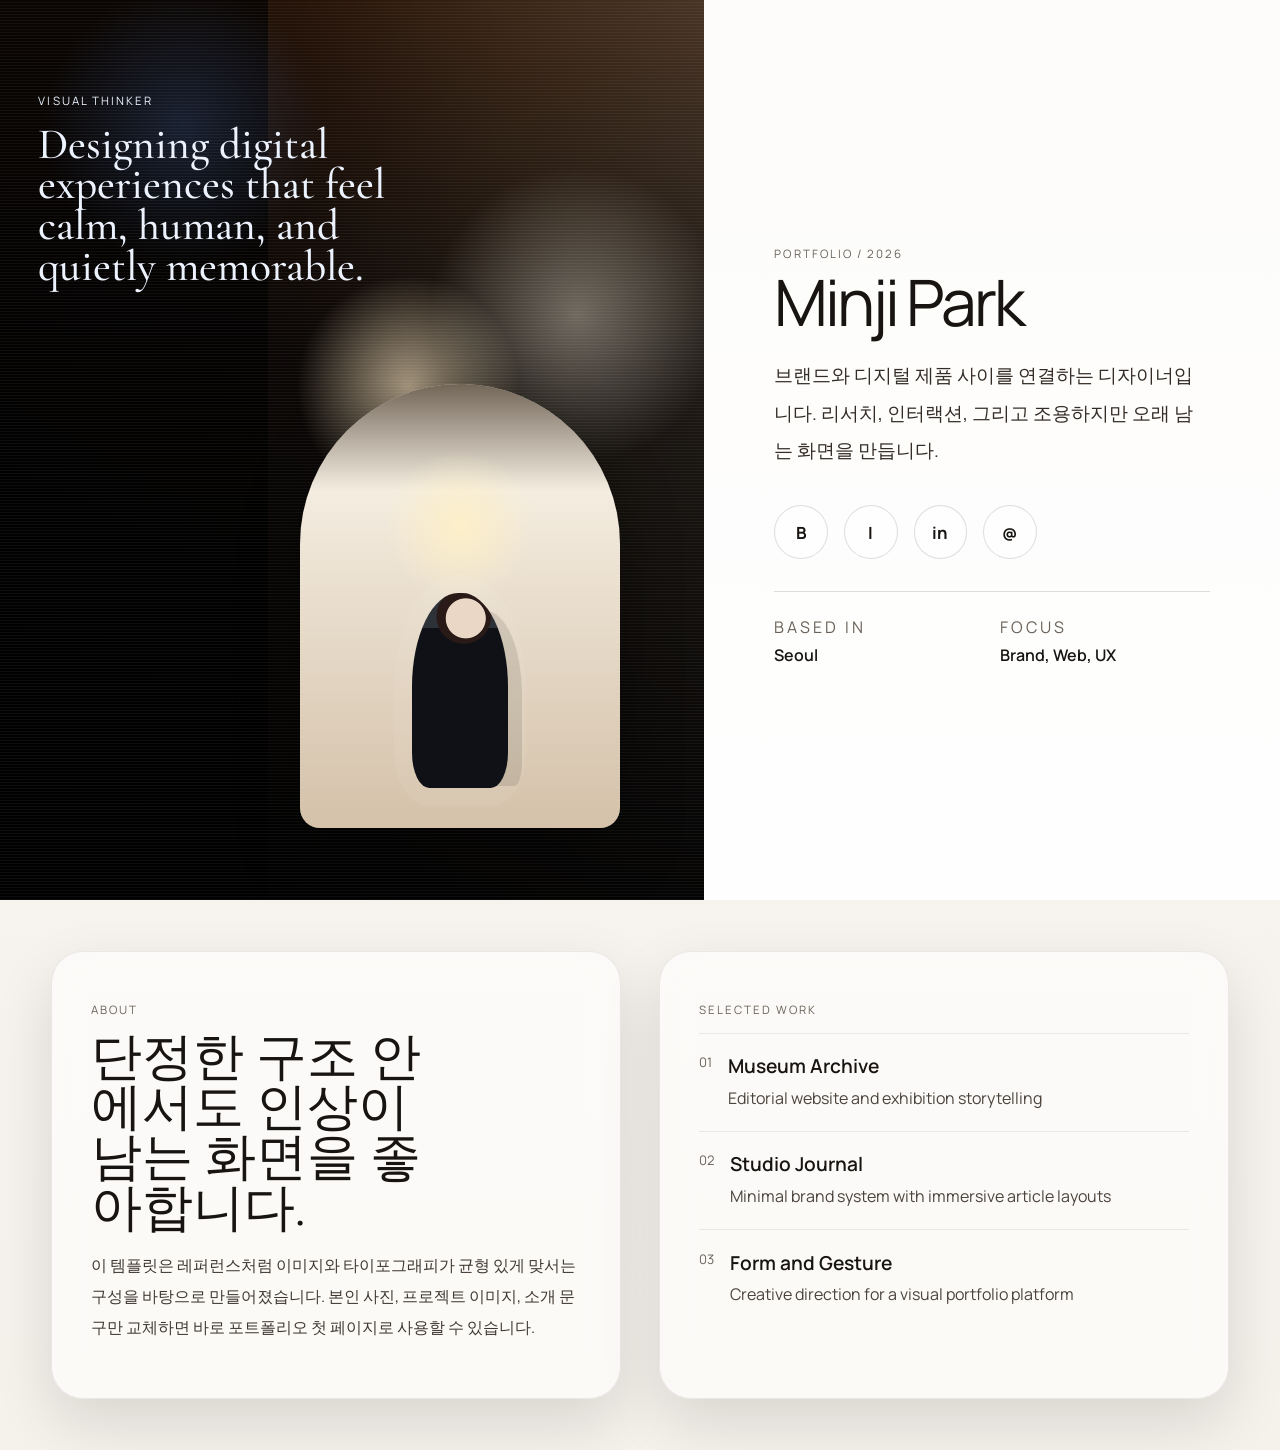
==== index.html @ 0d5c0165 "first commit" ====
<!DOCTYPE html>
<html lang="ko">
  <head>
    <meta charset="UTF-8" />
    <meta name="viewport" content="width=device-width, initial-scale=1.0" />
    <title>Editorial Portfolio</title>
    <meta
      name="description"
      content="A minimalist editorial-style portfolio landing page inspired by a split-screen presentation layout."
    />
    <link rel="preconnect" href="https://fonts.googleapis.com" />
    <link rel="preconnect" href="https://fonts.gstatic.com" crossorigin />
    <link
      href="https://fonts.googleapis.com/css2?family=Manrope:wght@300;400;500;600;700&family=Cormorant+Garamond:wght@400;500;600&display=swap"
      rel="stylesheet"
    />
    <link rel="stylesheet" href="./styles.css" />
  </head>
  <body>
    <div class="page-shell">
      <main>
        <section class="hero" id="top">
          <div class="hero-media">
            <div class="media-overlay"></div>
            <div class="media-copy">
              <p class="eyebrow">Visual thinker</p>
              <p class="quote">
                Designing digital experiences that feel calm, human, and quietly memorable.
              </p>
            </div>
            <div class="stage-card" aria-hidden="true">
              <div class="stage-glow"></div>
              <div class="stage-figure"></div>
            </div>
          </div>

          <div class="hero-panel">
            <div class="panel-inner">
              <p class="kicker">Portfolio / 2026</p>
              <h1>Minji Park</h1>
              <p class="intro">
                브랜드와 디지털 제품 사이를 연결하는 디자이너입니다. 리서치,
                인터랙션, 그리고 조용하지만 오래 남는 화면을 만듭니다.
              </p>

              <nav class="social-links" aria-label="Social links">
                <a href="#" aria-label="Behance">
                  <span>B</span>
                </a>
                <a href="#" aria-label="Instagram">
                  <span>I</span>
                </a>
                <a href="#" aria-label="LinkedIn">
                  <span>in</span>
                </a>
                <a href="mailto:hello@example.com" aria-label="Email">
                  <span>@</span>
                </a>
              </nav>

              <div class="mini-facts">
                <div>
                  <span class="label">Based in</span>
                  <strong>Seoul</strong>
                </div>
                <div>
                  <span class="label">Focus</span>
                  <strong>Brand, Web, UX</strong>
                </div>
              </div>
            </div>
          </div>
        </section>

        <section class="content-grid">
          <article class="text-block">
            <p class="section-label">About</p>
            <h2>단정한 구조 안에서도 인상이 남는 화면을 좋아합니다.</h2>
            <p>
              이 템플릿은 레퍼런스처럼 이미지와 타이포그래피가 균형 있게 맞서는
              구성을 바탕으로 만들어졌습니다. 본인 사진, 프로젝트 이미지, 소개
              문구만 교체하면 바로 포트폴리오 첫 페이지로 사용할 수 있습니다.
            </p>
          </article>

          <article class="projects-card">
            <p class="section-label">Selected work</p>
            <div class="project-item">
              <span>01</span>
              <div>
                <h3>Museum Archive</h3>
                <p>Editorial website and exhibition storytelling</p>
              </div>
            </div>
            <div class="project-item">
              <span>02</span>
              <div>
                <h3>Studio Journal</h3>
                <p>Minimal brand system with immersive article layouts</p>
              </div>
            </div>
            <div class="project-item">
              <span>03</span>
              <div>
                <h3>Form and Gesture</h3>
                <p>Creative direction for a visual portfolio platform</p>
              </div>
            </div>
          </article>
        </section>
      </main>
    </div>
  </body>
</html>
---- styles.css ----
:root {
  --bg: #f5f1eb;
  --panel: rgba(252, 249, 244, 0.88);
  --text: #171411;
  --muted: #6a6259;
  --line: rgba(23, 20, 17, 0.14);
  --shadow: 0 24px 60px rgba(18, 14, 10, 0.12);
}

* {
  box-sizing: border-box;
}

html {
  scroll-behavior: smooth;
}

body {
  margin: 0;
  min-height: 100vh;
  font-family: "Manrope", sans-serif;
  color: var(--text);
  background:
    radial-gradient(circle at top left, rgba(166, 126, 88, 0.12), transparent 28%),
    linear-gradient(180deg, #f8f4ef 0%, var(--bg) 100%);
}

body::before {
  content: "";
  position: fixed;
  inset: 0;
  pointer-events: none;
  opacity: 0.35;
  background-image:
    linear-gradient(rgba(255, 255, 255, 0.18) 1px, transparent 1px),
    linear-gradient(90deg, rgba(255, 255, 255, 0.12) 1px, transparent 1px);
  background-size: 100% 100%, 48px 48px;
  mix-blend-mode: soft-light;
}

.page-shell {
  position: relative;
}

.hero {
  min-height: 100vh;
  display: grid;
  grid-template-columns: 1.1fr 0.9fr;
}

.hero-media {
  position: relative;
  overflow: hidden;
  background:
    radial-gradient(circle at 58% 43%, rgba(255, 232, 194, 0.92), rgba(255, 232, 194, 0) 17%),
    linear-gradient(180deg, rgba(46, 22, 8, 0.8) 0%, rgba(14, 9, 7, 0.86) 38%, rgba(5, 4, 4, 0.98) 100%),
    linear-gradient(90deg, #040404 0%, #18100c 42%, #9a825d 73%, #e5d0ad 100%);
}

.hero-media::before {
  content: "";
  position: absolute;
  inset: 0;
  background:
    linear-gradient(90deg, rgba(0, 0, 0, 0.72) 0 38%, rgba(0, 0, 0, 0.08) 38% 100%),
    linear-gradient(180deg, rgba(0, 0, 0, 0.06), rgba(0, 0, 0, 0.48));
}

.hero-media::after {
  content: "";
  position: absolute;
  inset: 0;
  opacity: 0.16;
  background-image:
    repeating-linear-gradient(
      0deg,
      rgba(255, 255, 255, 0.3) 0,
      rgba(255, 255, 255, 0.3) 1px,
      transparent 1px,
      transparent 3px
    );
}

.media-overlay {
  position: absolute;
  inset: 0;
  background:
    radial-gradient(circle at 82% 35%, rgba(255, 249, 232, 0.36), transparent 18%),
    radial-gradient(circle at 26% 14%, rgba(95, 153, 255, 0.18), transparent 15%);
}

.media-copy {
  position: absolute;
  top: 9vh;
  left: clamp(1.5rem, 3vw, 3rem);
  z-index: 2;
  max-width: min(26rem, 32vw);
  color: #ecf3ff;
}

.eyebrow,
.kicker,
.section-label,
.label {
  letter-spacing: 0.18em;
  text-transform: uppercase;
}

.eyebrow,
.kicker,
.section-label {
  font-size: 0.72rem;
}

.quote {
  margin: 1rem 0 0;
  font-family: "Cormorant Garamond", serif;
  font-size: clamp(2rem, 3.4vw, 4rem);
  line-height: 0.94;
  font-weight: 500;
  text-wrap: balance;
}

.stage-card {
  position: absolute;
  right: 12%;
  bottom: 8%;
  width: min(26vw, 20rem);
  aspect-ratio: 0.72;
  border-radius: 14rem 14rem 1.75rem 1.75rem;
  background:
    linear-gradient(180deg, rgba(255, 251, 242, 0.92), rgba(215, 192, 159, 0.65)),
    #fff;
  box-shadow: 0 24px 60px rgba(0, 0, 0, 0.35);
  overflow: hidden;
  z-index: 2;
  animation: rise 1.2s ease-out both;
}

.stage-glow {
  position: absolute;
  inset: 0;
  background:
    radial-gradient(circle at 50% 32%, rgba(255, 241, 197, 0.85), transparent 22%),
    linear-gradient(180deg, rgba(47, 30, 13, 0.68), rgba(255, 255, 255, 0) 24%),
    linear-gradient(180deg, rgba(255, 255, 255, 0), rgba(109, 70, 30, 0.14));
}

.stage-figure {
  position: absolute;
  left: 50%;
  bottom: 9%;
  width: 30%;
  height: 44%;
  transform: translateX(-50%);
  border-radius: 48% 48% 18% 18%;
  background:
    radial-gradient(circle at 56% 13%, #ead7c6 0 11%, transparent 11.5%),
    radial-gradient(circle at 54% 12%, #2a1a17 0 15%, transparent 15.5%),
    linear-gradient(180deg, #2d3138 0 18%, #0f1116 18% 100%);
  box-shadow:
    0 0 0 18px rgba(255, 255, 255, 0.05),
    24px 8px 0 -10px rgba(20, 16, 13, 0.12);
}

.hero-panel {
  display: flex;
  align-items: center;
  justify-content: center;
  padding: clamp(2rem, 4vw, 4rem);
  background:
    linear-gradient(180deg, rgba(255, 255, 255, 0.78), rgba(255, 255, 255, 0.96)),
    var(--bg);
}

.panel-inner {
  width: min(33rem, 100%);
  padding: clamp(1rem, 1.5vw, 1.5rem);
  animation: fadeUp 1s ease-out both;
}

.kicker,
.section-label,
.label {
  color: var(--muted);
}

h1 {
  margin: 0.65rem 0 1.5rem;
  font-size: clamp(3.2rem, 5vw, 5.4rem);
  line-height: 0.95;
  font-weight: 400;
  letter-spacing: -0.05em;
}

.intro {
  margin: 0;
  max-width: 28rem;
  font-size: clamp(1.08rem, 1.5vw, 1.35rem);
  line-height: 1.95;
  color: #342d27;
}

.social-links {
  display: flex;
  gap: 1rem;
  margin: 2.25rem 0 2rem;
}

.social-links a {
  width: 3.35rem;
  height: 3.35rem;
  display: inline-flex;
  align-items: center;
  justify-content: center;
  border: 1px solid var(--line);
  border-radius: 999px;
  color: var(--text);
  text-decoration: none;
  background: rgba(255, 255, 255, 0.66);
  transition:
    transform 180ms ease,
    border-color 180ms ease,
    background 180ms ease;
}

.social-links a:hover,
.social-links a:focus-visible {
  transform: translateY(-3px);
  border-color: rgba(23, 20, 17, 0.4);
  background: #ffffff;
}

.social-links span {
  font-size: 1.05rem;
  font-weight: 700;
}

.mini-facts {
  display: grid;
  grid-template-columns: repeat(2, minmax(0, 1fr));
  gap: 1rem;
  padding-top: 1.5rem;
  border-top: 1px solid var(--line);
}

.mini-facts strong {
  display: block;
  margin-top: 0.35rem;
  font-size: 1rem;
  font-weight: 600;
}

.content-grid {
  display: grid;
  grid-template-columns: 1fr 1fr;
  gap: clamp(1.5rem, 3vw, 3rem);
  padding: clamp(1.5rem, 4vw, 4rem);
}

.text-block,
.projects-card {
  padding: clamp(1.5rem, 3vw, 2.75rem);
  border-radius: 2rem;
  background: rgba(255, 255, 255, 0.62);
  border: 1px solid rgba(23, 20, 17, 0.08);
  box-shadow: var(--shadow);
  backdrop-filter: blur(18px);
}

h2 {
  margin: 1rem 0;
  max-width: 14ch;
  font-family: "Cormorant Garamond", serif;
  font-size: clamp(2.4rem, 4vw, 4rem);
  line-height: 0.98;
  font-weight: 500;
}

.text-block p:last-child {
  max-width: 36rem;
  font-size: 1.02rem;
  line-height: 1.9;
  color: #403932;
}

.project-item {
  display: grid;
  grid-template-columns: auto 1fr;
  gap: 1rem;
  padding: 1.2rem 0;
  border-top: 1px solid rgba(23, 20, 17, 0.08);
}

.project-item:first-of-type {
  margin-top: 1rem;
}

.project-item span {
  font-size: 0.82rem;
  color: var(--muted);
}

.project-item h3 {
  margin: 0 0 0.35rem;
  font-size: 1.2rem;
  font-weight: 600;
}

.project-item p {
  margin: 0;
  color: #4b433c;
  line-height: 1.7;
}

@keyframes fadeUp {
  from {
    opacity: 0;
    transform: translateY(28px);
  }

  to {
    opacity: 1;
    transform: translateY(0);
  }
}

@keyframes rise {
  from {
    opacity: 0;
    transform: translateY(40px) scale(0.96);
  }

  to {
    opacity: 1;
    transform: translateY(0) scale(1);
  }
}

@media (max-width: 980px) {
  .hero,
  .content-grid {
    grid-template-columns: 1fr;
  }

  .hero {
    min-height: auto;
  }

  .hero-media {
    min-height: 68vh;
  }

  .media-copy {
    max-width: 18rem;
  }

  .stage-card {
    right: 8%;
    width: min(48vw, 18rem);
  }
}

@media (max-width: 640px) {
  .hero-media {
    min-height: 58vh;
  }

  .media-copy {
    top: 2rem;
    left: 1.2rem;
    right: 1.2rem;
    max-width: 13rem;
  }

  .quote {
    font-size: clamp(1.7rem, 9vw, 2.4rem);
  }

  .stage-card {
    width: min(58vw, 15rem);
    right: 6%;
    bottom: 7%;
  }

  .hero-panel,
  .content-grid {
    padding: 1rem;
  }

  h1 {
    font-size: clamp(2.8rem, 14vw, 4.2rem);
  }

  .intro {
    font-size: 1rem;
    line-height: 1.8;
  }

  .social-links {
    gap: 0.7rem;
    flex-wrap: wrap;
  }

  .social-links a {
    width: 3rem;
    height: 3rem;
  }

  .mini-facts {
    grid-template-columns: 1fr;
  }

  h2 {
    max-width: none;
  }
}
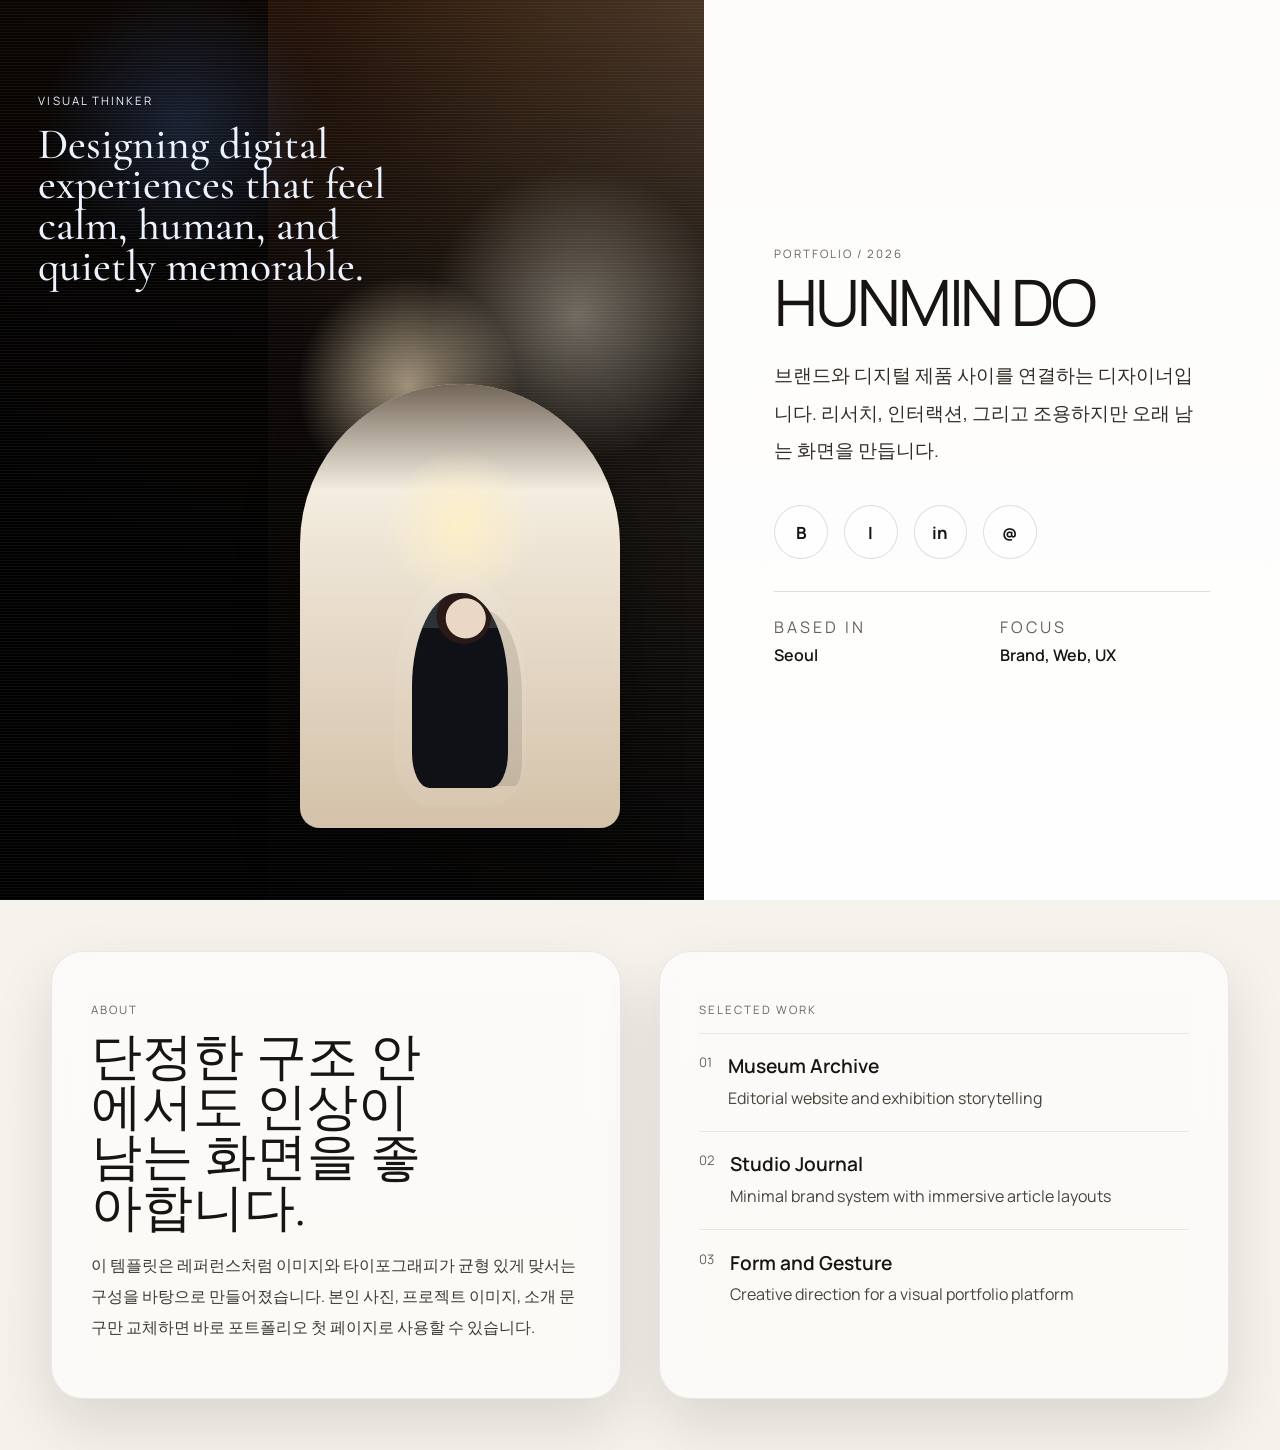
==== commit ef446442: "이릅변경" ====
--- a/index.html
+++ b/index.html
@@ -37,7 +37,7 @@
           <div class="hero-panel">
             <div class="panel-inner">
               <p class="kicker">Portfolio / 2026</p>
-              <h1>Minji Park</h1>
+              <h1>HUNMIN DO</h1>
               <p class="intro">
                 브랜드와 디지털 제품 사이를 연결하는 디자이너입니다. 리서치,
                 인터랙션, 그리고 조용하지만 오래 남는 화면을 만듭니다.
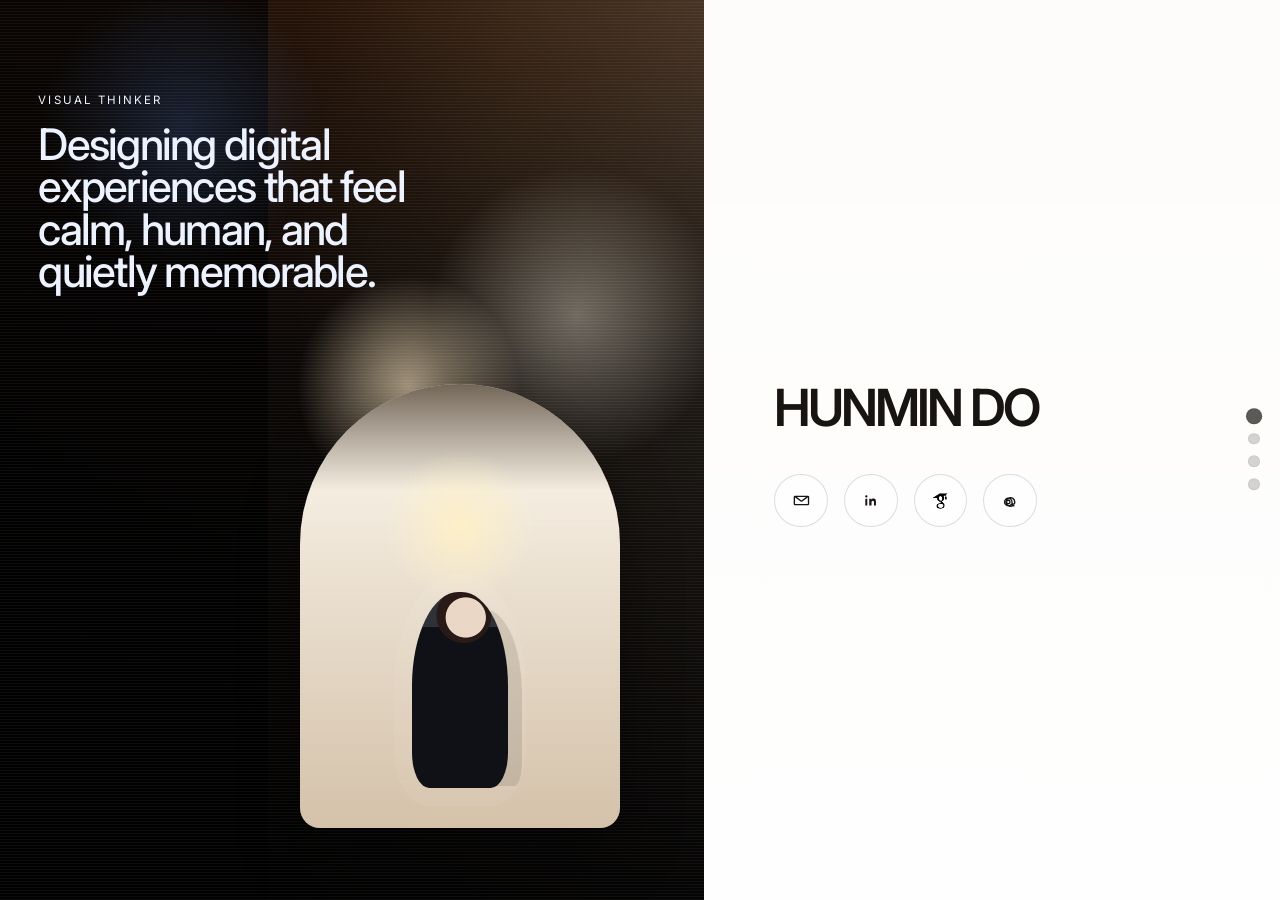
==== commit 4a426b06: "Update portfolio layout and interactions" ====
--- a/index.html
+++ b/index.html
@@ -11,7 +11,7 @@
     <link rel="preconnect" href="https://fonts.googleapis.com" />
     <link rel="preconnect" href="https://fonts.gstatic.com" crossorigin />
     <link
-      href="https://fonts.googleapis.com/css2?family=Manrope:wght@300;400;500;600;700&family=Cormorant+Garamond:wght@400;500;600&display=swap"
+      href="https://fonts.googleapis.com/css2?family=Inter:wght@400;500;600;700&display=swap"
       rel="stylesheet"
     />
     <link rel="stylesheet" href="./styles.css" />
@@ -19,7 +19,7 @@
   <body>
     <div class="page-shell">
       <main>
-        <section class="hero" id="top">
+        <section class="hero fullpage-screen" id="top" data-fullpage-section>
           <div class="hero-media">
             <div class="media-overlay"></div>
             <div class="media-copy">
@@ -36,79 +36,502 @@
 
           <div class="hero-panel">
             <div class="panel-inner">
-              <p class="kicker">Portfolio / 2026</p>
               <h1>HUNMIN DO</h1>
-              <p class="intro">
-                브랜드와 디지털 제품 사이를 연결하는 디자이너입니다. 리서치,
-                인터랙션, 그리고 조용하지만 오래 남는 화면을 만듭니다.
-              </p>
 
               <nav class="social-links" aria-label="Social links">
-                <a href="#" aria-label="Behance">
-                  <span>B</span>
+                <a href="#" aria-label="Copy Gmail address" data-copy-email="gnsals9262@gmail.com">
+                  <svg class="social-icon" viewBox="0 0 24 24" aria-hidden="true">
+                    <path
+                      d="M3.75 6.75h16.5a.75.75 0 0 1 .75.75v9a.75.75 0 0 1-.75.75H3.75A.75.75 0 0 1 3 16.5v-9a.75.75 0 0 1 .75-.75Z"
+                      fill="none"
+                      stroke="currentColor"
+                      stroke-width="1.7"
+                      stroke-linejoin="round"
+                    />
+                    <path
+                      d="m4.5 7.5 7.016 5.26a.8.8 0 0 0 .968 0L19.5 7.5"
+                      fill="none"
+                      stroke="currentColor"
+                      stroke-width="1.7"
+                      stroke-linecap="round"
+                      stroke-linejoin="round"
+                    />
+                  </svg>
                 </a>
-                <a href="#" aria-label="Instagram">
-                  <span>I</span>
+                <a href="https://www.linkedin.com/in/hunmin-do-5b7bb3338" aria-label="LinkedIn" target="_blank" rel="noreferrer">
+                  <svg class="social-icon" viewBox="0 0 24 24" aria-hidden="true">
+                    <path
+                      d="M6.75 8.25a1.5 1.5 0 1 0 0-3 1.5 1.5 0 0 0 0 3ZM5.5 9.75h2.5v8.75H5.5zM10.5 9.75H13v1.25h.04c.35-.66 1.2-1.5 2.71-1.5 2.9 0 3.25 1.82 3.25 4.67v4.33h-2.5v-3.84c0-1.04-.02-2.38-1.45-2.38s-1.67 1.13-1.67 2.3v3.92H10.5Z"
+                      fill="currentColor"
+                    />
+                  </svg>
                 </a>
-                <a href="#" aria-label="LinkedIn">
-                  <span>in</span>
+                <a href="https://scholar.google.com/citations?user=tsN6K5IAAAAJ&hl=ko" aria-label="Google Scholar" target="_blank" rel="noreferrer">
+                  <img class="social-icon social-icon-image" src="./assets/logos/google-scholar--v2.jpg" alt="" />
                 </a>
-                <a href="mailto:hello@example.com" aria-label="Email">
-                  <span>@</span>
+                <a href="mailto:gnsals9262@gmail.com" aria-label="Email">
+                  <svg class="social-icon" viewBox="0 0 24 24" aria-hidden="true">
+                    <path
+                      d="M16.5 18.75c-1.58 0-2.84-.8-3.54-1.86a4.63 4.63 0 0 1-3.71 1.86A4.75 4.75 0 1 1 14 14v1a1.75 1.75 0 0 0 3.5 0V14a5.5 5.5 0 1 0-2.2 4.4"
+                      fill="none"
+                      stroke="currentColor"
+                      stroke-width="1.7"
+                      stroke-linecap="round"
+                      stroke-linejoin="round"
+                    />
+                    <circle cx="9.25" cy="14" r="2.25" fill="none" stroke="currentColor" stroke-width="1.7" />
+                  </svg>
                 </a>
               </nav>
-
-              <div class="mini-facts">
-                <div>
-                  <span class="label">Based in</span>
-                  <strong>Seoul</strong>
-                </div>
-                <div>
-                  <span class="label">Focus</span>
-                  <strong>Brand, Web, UX</strong>
-                </div>
-              </div>
             </div>
           </div>
         </section>
 
-        <section class="content-grid">
+        <section class="content-grid fullpage-screen" data-fullpage-section>
           <article class="text-block">
             <p class="section-label">About</p>
-            <h2>단정한 구조 안에서도 인상이 남는 화면을 좋아합니다.</h2>
-            <p>
-              이 템플릿은 레퍼런스처럼 이미지와 타이포그래피가 균형 있게 맞서는
-              구성을 바탕으로 만들어졌습니다. 본인 사진, 프로젝트 이미지, 소개
-              문구만 교체하면 바로 포트폴리오 첫 페이지로 사용할 수 있습니다.
-            </p>
+            <div class="about-layout">
+              <img class="about-profile-image" src="./assets/Profile/profile.jpg" alt="Portrait of Hunmin Do" />
+              <div class="about-copy">
+                <p class="about-lead">I'm Hunmin Do</p>
+                <p class="about-support">
+                  an Undergraduate student in Mechanical Engineering at Sungkyunkwan University.
+                </p>
+                <div class="about-body">
+                  <p>
+                    I focus on AI-driven interaction systems and data-informed UX research in
+                    Human-Computer Interaction (HCI), User Experience (UX), and Agentic AI systems.
+                  </p>
+                </div>
+              </div>
+            </div>
           </article>
 
           <article class="projects-card">
-            <p class="section-label">Selected work</p>
-            <div class="project-item">
-              <span>01</span>
-              <div>
-                <h3>Museum Archive</h3>
-                <p>Editorial website and exhibition storytelling</p>
-              </div>
-            </div>
-            <div class="project-item">
-              <span>02</span>
-              <div>
-                <h3>Studio Journal</h3>
-                <p>Minimal brand system with immersive article layouts</p>
-              </div>
-            </div>
-            <div class="project-item">
-              <span>03</span>
-              <div>
-                <h3>Form and Gesture</h3>
-                <p>Creative direction for a visual portfolio platform</p>
-              </div>
+            <p class="section-label">Research Interests</p>
+            <div class="interest-grid">
+              <article class="interest-card">
+                <div class="interest-card-meta">
+                  <span>01</span>
+                </div>
+                <h3>Human-Computer/Robot Interaction</h3>
+                <p>People, embodied systems, and adaptive interfaces.</p>
+              </article>
+              <article class="interest-card">
+                <div class="interest-card-meta">
+                  <span>02</span>
+                </div>
+                <h3>User Experience &amp; Service Design</h3>
+                <p>Coherent journeys from observation to iteration.</p>
+              </article>
+              <article class="interest-card">
+                <div class="interest-card-meta">
+                  <span>03</span>
+                </div>
+                <h3>Agentic AI &amp; Multi-persona Systems</h3>
+                <p>Collaborative behaviors and human-facing agency.</p>
+              </article>
+              <article class="interest-card">
+                <div class="interest-card-meta">
+                  <span>04</span>
+                </div>
+                <h3>Digital Health &amp; Wearable UX</h3>
+                <p>Wellbeing, sensing, and data-informed support.</p>
+              </article>
             </div>
           </article>
         </section>
+
+        <section class="research-talk-board fullpage-screen" aria-label="Research and talks" data-fullpage-section>
+          <article class="board-card board-card-copy board-card-research">
+            <h2>Research</h2>
+            <a class="pill-link detail-link" href="./research.html">Learn more</a>
+          </article>
+
+          <div class="board-card board-card-visual" aria-hidden="true">
+            <div class="visual-frame">
+              <div class="slide-window">
+                <div class="slide-header"></div>
+                <div class="slide-grid">
+                  <span></span>
+                  <span></span>
+                  <span></span>
+                  <span></span>
+                  <span></span>
+                  <span></span>
+                </div>
+              </div>
+              <div class="speaker-silhouette"></div>
+            </div>
+          </div>
+
+          <div class="board-card board-card-logos" aria-hidden="true">
+            <div class="research-canvas">
+              <div class="research-canvas-grid"></div>
+              <div class="research-canvas-panel research-canvas-panel-main"></div>
+              <div class="research-canvas-panel research-canvas-panel-side"></div>
+              <div class="research-canvas-chart"></div>
+              <div class="research-canvas-device"></div>
+              <div class="research-canvas-card research-canvas-card-top"></div>
+              <div class="research-canvas-card research-canvas-card-bottom"></div>
+            </div>
+          </div>
+
+          <article class="board-card board-card-copy board-card-talks">
+            <h2>Publication</h2>
+            <a class="pill-link detail-link" href="./publications.html">Learn more</a>
+          </article>
+        </section>
+
+        <section class="impact-grid fullpage-screen" aria-labelledby="impact-title" data-fullpage-section>
+          <div class="impact-intro projects-header">
+            <h2 id="impact-title">Projects</h2>
+            <p class="projects-lead">
+              I value technological advancement, but I focus on projects that help real people
+              adopt and benefit from technology more easily. I have worked on diverse
+              industry-academia projects across AI, UX, Service Design, and Digital Health.
+            </p>
+          </div>
+
+          <div class="project-hub">
+            <div class="project-tiles" role="list" aria-label="Project list">
+              <button class="project-tile" type="button" data-project="travel">
+                <div class="tile-logo" aria-label="SKKAI">
+                  <img class="project-logo-img" src="./assets/logos/SKKAI.png" alt="SKKAI logo" />
+                </div>
+              </button>
+              <button class="project-tile" type="button" data-project="kosme">
+                <div class="tile-logo" aria-label="KOSME">
+                  <img class="project-logo-img" src="./assets/logos/kosme.png" alt="KOSME logo" />
+                </div>
+              </button>
+              <button class="project-tile" type="button" data-project="maeil">
+                <div class="tile-logo" aria-label="Maeil Business Newspaper">
+                  <img class="project-logo-img" src="./assets/logos/maekyung.jpg" alt="Maeil Business Newspaper logo" />
+                </div>
+              </button>
+              <button class="project-tile" type="button" data-project="kto">
+                <div class="tile-logo" aria-label="Korea Tourism Organization">
+                  <img class="project-logo-img" src="./assets/logos/kto.png" alt="Korea Tourism Organization logo" />
+                </div>
+              </button>
+              <button class="project-tile" type="button" data-project="ballie">
+                <div class="tile-logo" aria-label="Samsung">
+                  <img class="project-logo-img" src="./assets/logos/sansung.png" alt="Samsung logo" />
+                </div>
+              </button>
+              <button class="project-tile" type="button" data-project="smc">
+                <div class="tile-logo" aria-label="Samsung Medical Center">
+                  <img class="project-logo-img" src="./assets/logos/SMC.png" alt="Samsung Medical Center logo" />
+                </div>
+              </button>
+              <button class="project-tile" type="button" data-project="skku">
+                <div class="tile-logo" aria-label="Sungkyunkwan University">
+                  <img class="project-logo-img" src="./assets/logos/SKKU.png" alt="Sungkyunkwan University logo" />
+                </div>
+              </button>
+              <div class="project-tile project-tile-placeholder" aria-hidden="true"></div>
+            </div>
+          </div>
+
+          <div class="project-modal" id="project-modal" hidden>
+            <div class="project-modal-backdrop" data-close-project-modal></div>
+            <article class="project-modal-panel" role="dialog" aria-modal="true" aria-labelledby="project-modal-title">
+              <button class="project-modal-close" type="button" aria-label="Close project detail" data-close-project-modal>
+                Close
+              </button>
+              <p class="section-label">Project Detail</p>
+              <h3 id="project-modal-title"></h3>
+              <p id="project-modal-line1"></p>
+              <p id="project-modal-line2"></p>
+            </article>
+          </div>
+        </section>
+
+        <section class="contact-band" aria-labelledby="contact-title">
+          <div class="contact-band-inner">
+            <p class="section-label">Get in touch</p>
+            <h2 id="contact-title">
+              Who's in charge?<br />
+              I study how people decide what to hand over to AI<br />
+              and what to take back.
+            </h2>
+            <p class="contact-email">
+              <a href="mailto:gnsals9262@gmail.com">gnsals9262@gmail.com</a>
+            </p>
+          </div>
+
+          <div class="contact-socials" aria-label="Contact links">
+            <a href="#" aria-label="Copy Gmail address" data-copy-email="gnsals9262@gmail.com">
+              <svg class="social-icon" viewBox="0 0 24 24" aria-hidden="true">
+                <path
+                  d="M3.75 6.75h16.5a.75.75 0 0 1 .75.75v9a.75.75 0 0 1-.75.75H3.75A.75.75 0 0 1 3 16.5v-9a.75.75 0 0 1 .75-.75Z"
+                  fill="none"
+                  stroke="currentColor"
+                  stroke-width="1.7"
+                  stroke-linejoin="round"
+                />
+                <path
+                  d="m4.5 7.5 7.016 5.26a.8.8 0 0 0 .968 0L19.5 7.5"
+                  fill="none"
+                  stroke="currentColor"
+                  stroke-width="1.7"
+                  stroke-linecap="round"
+                  stroke-linejoin="round"
+                />
+              </svg>
+            </a>
+            <a href="https://www.linkedin.com/in/hunmin-do-5b7bb3338" aria-label="LinkedIn" target="_blank" rel="noreferrer">
+              <svg class="social-icon" viewBox="0 0 24 24" aria-hidden="true">
+                <path
+                  d="M6.75 8.25a1.5 1.5 0 1 0 0-3 1.5 1.5 0 0 0 0 3ZM5.5 9.75h2.5v8.75H5.5zM10.5 9.75H13v1.25h.04c.35-.66 1.2-1.5 2.71-1.5 2.9 0 3.25 1.82 3.25 4.67v4.33h-2.5v-3.84c0-1.04-.02-2.38-1.45-2.38s-1.67 1.13-1.67 2.3v3.92H10.5Z"
+                  fill="currentColor"
+                />
+              </svg>
+            </a>
+            <a href="https://scholar.google.com/citations?user=tsN6K5IAAAAJ&hl=ko" aria-label="Google Scholar" target="_blank" rel="noreferrer">
+              <img class="social-icon social-icon-image" src="./assets/logos/google-scholar--v2.jpg" alt="" />
+            </a>
+            <a href="mailto:gnsals9262@gmail.com" aria-label="Email">
+              <svg class="social-icon" viewBox="0 0 24 24" aria-hidden="true">
+                <path
+                  d="M16.5 18.75c-1.58 0-2.84-.8-3.54-1.86a4.63 4.63 0 0 1-3.71 1.86A4.75 4.75 0 1 1 14 14v1a1.75 1.75 0 0 0 3.5 0V14a5.5 5.5 0 1 0-2.2 4.4"
+                  fill="none"
+                  stroke="currentColor"
+                  stroke-width="1.7"
+                  stroke-linecap="round"
+                  stroke-linejoin="round"
+                />
+                <circle cx="9.25" cy="14" r="2.25" fill="none" stroke="currentColor" stroke-width="1.7" />
+              </svg>
+            </a>
+          </div>
+        </section>
       </main>
+      <nav class="section-progress" aria-label="Section progress"></nav>
     </div>
+    <div class="copy-toast" id="copy-toast" role="status" aria-live="polite" hidden>Copied!</div>
+    <script>
+      (() => {
+        const container = document.querySelector("main");
+        const sections = Array.from(container.querySelectorAll("[data-fullpage-section]"));
+        const progress = document.querySelector(".section-progress");
+        const detailLinks = Array.from(document.querySelectorAll(".detail-link"));
+        const projectTiles = Array.from(document.querySelectorAll(".project-tile[data-project]"));
+        const projectModal = document.getElementById("project-modal");
+        const projectModalTitle = document.getElementById("project-modal-title");
+        const projectModalLine1 = document.getElementById("project-modal-line1");
+        const projectModalLine2 = document.getElementById("project-modal-line2");
+        const modalCloseTriggers = Array.from(document.querySelectorAll("[data-close-project-modal]"));
+        const copyEmailLinks = Array.from(document.querySelectorAll("[data-copy-email]"));
+        const copyToast = document.getElementById("copy-toast");
+        let copyToastTimer;
+
+        if (!container || sections.length < 2) return;
+
+        let activeIndex = 0;
+
+        const savedScroll = sessionStorage.getItem("portfolioScrollTop");
+        if (savedScroll !== null) {
+          const top = Number(savedScroll);
+          if (!Number.isNaN(top)) {
+            requestAnimationFrame(() => {
+              container.scrollTop = top;
+              updateActiveIndex();
+            });
+          }
+          sessionStorage.removeItem("portfolioScrollTop");
+        }
+
+        const isCompactViewport = () => window.matchMedia("(max-width: 980px)").matches;
+
+        const dots = sections.map((section, index) => {
+          const button = document.createElement("button");
+          button.type = "button";
+          button.className = "section-progress-dot";
+          button.setAttribute("aria-label", `Go to section ${index + 1}`);
+          button.addEventListener("click", () => {
+            container.scrollTo({
+              top: section.offsetTop,
+              behavior: "smooth",
+            });
+          });
+          progress?.appendChild(button);
+          return button;
+        });
+
+        const syncProgress = () => {
+          dots.forEach((dot, index) => {
+            dot.classList.toggle("is-active", index === activeIndex);
+          });
+        };
+
+        const updateActiveIndex = () => {
+          const scrollTop = container.scrollTop;
+          let closestIndex = 0;
+          let closestDistance = Number.POSITIVE_INFINITY;
+
+          sections.forEach((section, index) => {
+            const distance = Math.abs(section.offsetTop - scrollTop);
+            if (distance < closestDistance) {
+              closestDistance = distance;
+              closestIndex = index;
+            }
+          });
+
+          activeIndex = closestIndex;
+          syncProgress();
+        };
+
+        container.addEventListener("scroll", () => {
+          updateActiveIndex();
+        });
+
+        window.addEventListener("resize", () => {
+          if (isCompactViewport()) {
+            progress?.setAttribute("hidden", "");
+          } else {
+            progress?.removeAttribute("hidden");
+          }
+          updateActiveIndex();
+        });
+
+        if (isCompactViewport()) {
+          progress?.setAttribute("hidden", "");
+        }
+
+        detailLinks.forEach((link) => {
+          link.addEventListener("click", () => {
+            sessionStorage.setItem("portfolioScrollTop", String(container.scrollTop));
+          });
+        });
+
+        const showCopyToast = () => {
+          if (!copyToast) return;
+          copyToast.hidden = false;
+          copyToast.classList.add("is-visible");
+
+          if (copyToastTimer) {
+            window.clearTimeout(copyToastTimer);
+          }
+
+          copyToastTimer = window.setTimeout(() => {
+            copyToast.classList.remove("is-visible");
+            copyToast.hidden = true;
+          }, 1400);
+        };
+
+        const copyText = async (text) => {
+          if (navigator.clipboard?.writeText) {
+            await navigator.clipboard.writeText(text);
+            return;
+          }
+
+          const tempInput = document.createElement("input");
+          tempInput.value = text;
+          document.body.appendChild(tempInput);
+          tempInput.select();
+          document.execCommand("copy");
+          tempInput.remove();
+        };
+
+        copyEmailLinks.forEach((link) => {
+          link.addEventListener("click", async (event) => {
+            event.preventDefault();
+            const email = link.getAttribute("data-copy-email");
+            if (!email) return;
+
+            try {
+              await copyText(email);
+              showCopyToast();
+            } catch (error) {
+              console.error("Failed to copy email", error);
+            }
+          });
+        });
+
+        const projectDetailMap = {
+          travel: {
+            title: "Formally Verified Agentic Workflow for Personalized Travel Planning",
+            line1:
+              "Developing an Agentic AI travel-planning workflow and reviewing benchmark datasets (TravelPlanner, TripCraft).",
+            line2:
+              "Surveying recent Agentic AI literature to define evaluation criteria and shape a unified workflow framework.",
+          },
+          kosme: {
+            title: "Job Matching Platform Feature Proposal (KOSME)",
+            line1:
+              "Led full UX process including user research, IA, prototyping, and usability testing.",
+            line2:
+              "Designed transparent recommendation logic and apply-tracking tools based on qualitative interviews and JTBD analysis.",
+          },
+          maeil: {
+            title: "Generative Engine Optimization (GEO), Maeil Business Newspaper",
+            line1:
+              "Leading a project to enhance article structure for increased citation and visibility in GenAI models (GPT-4o).",
+            line2:
+              "Analyzing AI citation behavior via prompt-based audits and LLM interaction logs.",
+          },
+          kto: {
+            title: "Special Purpose Tourism Analysis, Korea Tourism Organization (KTO)",
+            line1:
+              "Segmented tourist types (medical, influencer, etc.) using Social Network Analysis (SNA).",
+            line2:
+              "Analyzed roaming-based behavioral patterns to inform patient-specific design strategy.",
+          },
+          ballie: {
+            title: 'Industry-Academia Project - Home Appliance Robot "Ballie", Samsung Electronics',
+            line1:
+              "Developed AI home robot scenarios (observe-record-suggest) for solo-living MZ generation.",
+            line2:
+              "Created value-driven personas and service features including emotion check-ins and wellness reminders.",
+          },
+          smc: {
+            title: "UX Project - Inpatient Recovery Support Service, Samsung Medical Center",
+            line1:
+              "Designed a mobile app (Haeboa) for personalized micro-task rehabilitation and wishlist-based goal tracking.",
+            line2: "Developed IA, wireframes, and UI/UX prototypes for medical stakeholders.",
+          },
+          skku: {
+            title: "Panic Attack Diagnosis Using Wearable ECG Monitoring, SKKU",
+            line1:
+              "Formulated a custom fusion formula combining wearable ECG signals with self-reported panic scores (PDSS, APPQ).",
+            line2:
+              "Designed a mobile app UI/UX prototype to visualize personalized risk scores in real time.",
+          },
+        };
+
+        if (projectTiles.length && projectModal && projectModalTitle && projectModalLine1 && projectModalLine2) {
+          projectTiles.forEach((tile) => {
+            tile.addEventListener("click", () => {
+              const key = tile.getAttribute("data-project");
+              if (!key || !projectDetailMap[key]) return;
+
+              projectModalTitle.textContent = projectDetailMap[key].title;
+              projectModalLine1.textContent = projectDetailMap[key].line1;
+              projectModalLine2.textContent = projectDetailMap[key].line2;
+              projectModal.removeAttribute("hidden");
+              document.body.classList.add("modal-open");
+            });
+          });
+
+          modalCloseTriggers.forEach((trigger) => {
+            trigger.addEventListener("click", () => {
+              projectModal.setAttribute("hidden", "");
+              document.body.classList.remove("modal-open");
+            });
+          });
+
+          document.addEventListener("keydown", (event) => {
+            if (event.key !== "Escape") return;
+            if (projectModal.hasAttribute("hidden")) return;
+            projectModal.setAttribute("hidden", "");
+            document.body.classList.remove("modal-open");
+          });
+        }
+
+        updateActiveIndex();
+      })();
+    </script>
   </body>
 </html>
--- a/styles.css
+++ b/styles.css
@@ -12,17 +12,35 @@
 }
 
 html {
+  height: 100%;
   scroll-behavior: smooth;
 }
 
 body {
   margin: 0;
-  min-height: 100vh;
-  font-family: "Manrope", sans-serif;
+  height: 100vh;
+  overflow: hidden;
+  font-family: "Inter", "Helvetica Neue", Helvetica, Arial, sans-serif;
   color: var(--text);
   background:
     radial-gradient(circle at top left, rgba(166, 126, 88, 0.12), transparent 28%),
     linear-gradient(180deg, #f8f4ef 0%, var(--bg) 100%);
+}
+
+.page-shell {
+  position: relative;
+  height: 100vh;
+}
+
+main {
+  height: 100vh;
+  overflow-y: auto;
+  scroll-behavior: smooth;
+}
+
+.fullpage-screen {
+  min-height: 100vh;
+  position: relative;
 }
 
 body::before {
@@ -38,10 +56,6 @@
   mix-blend-mode: soft-light;
 }
 
-.page-shell {
-  position: relative;
-}
-
 .hero {
   min-height: 100vh;
   display: grid;
@@ -114,10 +128,11 @@
 
 .quote {
   margin: 1rem 0 0;
-  font-family: "Cormorant Garamond", serif;
+  font-family: "Inter", "Helvetica Neue", Helvetica, Arial, sans-serif;
   font-size: clamp(2rem, 3.4vw, 4rem);
-  line-height: 0.94;
+  line-height: 0.98;
   font-weight: 500;
+  letter-spacing: -0.04em;
   text-wrap: balance;
 }
 
@@ -174,7 +189,7 @@
 }
 
 .panel-inner {
-  width: min(33rem, 100%);
+  width: min(30rem, 100%);
   padding: clamp(1rem, 1.5vw, 1.5rem);
   animation: fadeUp 1s ease-out both;
 }
@@ -187,24 +202,24 @@
 
 h1 {
   margin: 0.65rem 0 1.5rem;
-  font-size: clamp(3.2rem, 5vw, 5.4rem);
+  font-size: clamp(2.56rem, 4vw, 4.32rem);
   line-height: 0.95;
-  font-weight: 400;
-  letter-spacing: -0.05em;
+  font-weight: 600;
+  letter-spacing: -0.06em;
 }
 
 .intro {
   margin: 0;
   max-width: 28rem;
-  font-size: clamp(1.08rem, 1.5vw, 1.35rem);
-  line-height: 1.95;
+  font-size: clamp(1.02rem, 1.28vw, 1.18rem);
+  line-height: 1.8;
   color: #342d27;
 }
 
 .social-links {
   display: flex;
   gap: 1rem;
-  margin: 2.25rem 0 2rem;
+  margin: 2.6rem 0 0;
 }
 
 .social-links a {
@@ -231,24 +246,18 @@
   background: #ffffff;
 }
 
-.social-links span {
-  font-size: 1.05rem;
-  font-weight: 700;
-}
-
-.mini-facts {
-  display: grid;
-  grid-template-columns: repeat(2, minmax(0, 1fr));
-  gap: 1rem;
-  padding-top: 1.5rem;
-  border-top: 1px solid var(--line);
-}
-
-.mini-facts strong {
+.social-icon {
+  width: 1.18rem;
+  height: 1.18rem;
   display: block;
-  margin-top: 0.35rem;
-  font-size: 1rem;
-  font-weight: 600;
+  flex: 0 0 auto;
+}
+
+.social-icon-image {
+  width: 1.3rem;
+  height: 1.3rem;
+  object-fit: contain;
+  border-radius: 0.3rem;
 }
 
 .content-grid {
@@ -256,6 +265,7 @@
   grid-template-columns: 1fr 1fr;
   gap: clamp(1.5rem, 3vw, 3rem);
   padding: clamp(1.5rem, 4vw, 4rem);
+  align-content: center;
 }
 
 .text-block,
@@ -268,49 +278,1096 @@
   backdrop-filter: blur(18px);
 }
 
+.text-block {
+  display: flex;
+  flex-direction: column;
+  justify-content: flex-start;
+  padding: clamp(2.25rem, 4vw, 4rem);
+}
+
+.about-layout {
+  display: grid;
+  grid-template-columns: clamp(9.5rem, 16vw, 12.5rem) minmax(0, 1fr);
+  gap: clamp(1.4rem, 2.4vw, 2.2rem);
+  align-items: start;
+  margin-top: 1.1rem;
+}
+
+.about-copy {
+  min-width: 0;
+}
+
 h2 {
   margin: 1rem 0;
   max-width: 14ch;
-  font-family: "Cormorant Garamond", serif;
+  font-family: "Inter", "Helvetica Neue", Helvetica, Arial, sans-serif;
   font-size: clamp(2.4rem, 4vw, 4rem);
+  line-height: 1;
+  font-weight: 500;
+  letter-spacing: -0.05em;
+}
+
+.text-block .about-lead {
+  margin: 0;
+  max-width: 12ch;
+  font-family: "Inter", "Helvetica Neue", Helvetica, Arial, sans-serif;
+  font-size: clamp(2.1rem, 2.8vw, 3rem);
   line-height: 0.98;
+  font-weight: 600;
+  letter-spacing: -0.06em;
+}
+
+.text-block .about-support {
+  margin: 1.25rem 0 0;
+  max-width: 28rem;
+  font-size: 0.98rem;
+  line-height: 1.7;
+  color: var(--muted);
+}
+
+.about-profile-image {
+  width: 100%;
+  aspect-ratio: 0.8;
+  object-fit: cover;
+  object-position: center top;
+  border-radius: 1.5rem;
+  box-shadow: 0 20px 40px rgba(21, 18, 14, 0.14);
+  border: 1px solid rgba(23, 20, 17, 0.08);
+  margin: 0;
+  align-self: start;
+}
+
+.hero-meta {
+  margin: 1rem 0 0;
+  max-width: 25rem;
+  font-size: clamp(1rem, 1.2vw, 1.12rem);
+  line-height: 1.9;
+  color: var(--muted);
+}
+
+.text-block .about-body {
+  margin: 1.2rem 0 0;
+  max-width: 100%;
+  font-size: 1.02rem;
+  line-height: 1.75;
+  color: #403932;
+}
+
+.text-block .about-body p {
+  margin: 0;
+}
+
+.text-block .about-body p + p {
+  margin-top: 1rem;
+}
+
+.projects-card {
+  display: flex;
+  flex-direction: column;
+}
+
+.interest-grid {
+  display: grid;
+  grid-template-columns: repeat(2, minmax(0, 1fr));
+  margin-top: 1.2rem;
+  border-top: 1px solid rgba(23, 20, 17, 0.1);
+  border-left: 1px solid rgba(23, 20, 17, 0.1);
+}
+
+.interest-card {
+  min-width: 0;
+  padding: 1.6rem 1.55rem 1.75rem;
+  border-right: 1px solid rgba(23, 20, 17, 0.1);
+  border-bottom: 1px solid rgba(23, 20, 17, 0.1);
+}
+
+.interest-card-meta {
+  display: flex;
+  align-items: flex-start;
+  justify-content: flex-end;
+  margin-bottom: 1.35rem;
+  color: var(--muted);
+}
+
+.interest-card-meta span {
+  font-size: 1.55rem;
+  line-height: 1;
+  letter-spacing: -0.04em;
+  color: rgba(23, 20, 17, 0.22);
   font-weight: 500;
 }
 
-.text-block p:last-child {
-  max-width: 36rem;
+.interest-card h3 {
+  margin: 0;
+  max-width: 18ch;
+  font-size: 1.06rem;
+  line-height: 1.35;
+  font-weight: 600;
+  letter-spacing: -0.02em;
+}
+
+.interest-card p {
+  margin: 0.55rem 0 0;
+  max-width: 28ch;
+  color: #4b433c;
+  line-height: 1.6;
+}
+
+.research-talk-board {
+  display: grid;
+  grid-template-columns: minmax(0, 1fr) minmax(0, 1fr);
+  grid-template-rows: minmax(0, 1fr) minmax(0, 1fr);
+  grid-template-areas:
+    "research visual"
+    "logos talks";
+  gap: 1px;
+  padding: 0;
+  height: 100vh;
+  overflow: hidden;
+  border-top: 1px solid rgba(23, 20, 17, 0.1);
+  background: rgba(23, 20, 17, 0.1);
+}
+
+.board-card {
+  min-width: 0;
+  min-height: 0;
+  overflow: hidden;
+  background: rgba(255, 255, 255, 0.82);
+}
+
+.board-card-copy {
+  display: flex;
+  flex-direction: column;
+  justify-content: center;
+  padding: clamp(2.5rem, 4vw, 4.5rem);
+}
+
+.board-card-copy h2 {
+  max-width: none;
+  margin: 0;
+  font-size: clamp(3.2rem, 5vw, 5.6rem);
+  line-height: 0.9;
+  letter-spacing: -0.07em;
+}
+
+.board-copy {
+  max-width: 33rem;
+  margin: 1.6rem 0 0;
+  font-size: clamp(1rem, 1.25vw, 1.14rem);
+  line-height: 1.78;
+  color: #403932;
+}
+
+.board-card-research {
+  grid-area: research;
+}
+
+.board-card-visual {
+  grid-area: visual;
+}
+
+.board-card-logos {
+  grid-area: logos;
+}
+
+.board-card-talks {
+  grid-area: talks;
+}
+
+.board-card-visual {
+  display: flex;
+  align-items: center;
+  justify-content: center;
+  padding: clamp(2rem, 4vw, 4rem);
+  overflow: hidden;
+  background:
+    radial-gradient(circle at 24% 24%, rgba(210, 231, 255, 0.9), transparent 16%),
+    radial-gradient(circle at 78% 20%, rgba(255, 216, 185, 0.78), transparent 22%),
+    linear-gradient(135deg, #ece5dc 0%, #dbcab8 45%, #b7cfe3 100%);
+}
+
+.board-card-visual .visual-frame {
+  width: min(100%, 38rem);
+}
+
+.board-card-logos {
+  padding: clamp(1.35rem, 2.4vw, 2rem);
+  background:
+    linear-gradient(180deg, rgba(255, 255, 255, 0.96), rgba(243, 239, 233, 0.92)),
+    #f7f3ee;
+}
+
+.research-canvas {
+  position: relative;
+  width: 100%;
+  height: 100%;
+  min-height: 22rem;
+  border-radius: 1.8rem;
+  overflow: hidden;
+  background:
+    radial-gradient(circle at 18% 18%, rgba(255, 255, 255, 0.78), transparent 18%),
+    radial-gradient(circle at 78% 80%, rgba(154, 199, 245, 0.28), transparent 22%),
+    linear-gradient(135deg, #f7f4ef 0%, #efe4d8 42%, #d7ebf5 100%);
+  box-shadow: inset 0 0 0 1px rgba(23, 20, 17, 0.06);
+}
+
+.research-canvas-grid {
+  position: absolute;
+  inset: 0;
+  opacity: 0.3;
+  background-image:
+    linear-gradient(rgba(28, 31, 35, 0.08) 1px, transparent 1px),
+    linear-gradient(90deg, rgba(28, 31, 35, 0.08) 1px, transparent 1px);
+  background-size: 100% 100%, 2.8rem 2.8rem;
+}
+
+.research-canvas-panel,
+.research-canvas-card,
+.research-canvas-chart,
+.research-canvas-device {
+  position: absolute;
+}
+
+.research-canvas-panel-main {
+  top: 11%;
+  left: 8%;
+  width: 48%;
+  height: 44%;
+  border-radius: 1.5rem;
+  background:
+    linear-gradient(180deg, rgba(255, 255, 255, 0.22), rgba(255, 255, 255, 0)),
+    linear-gradient(135deg, #15243f, #2d6d91 58%, #81c7d8 100%);
+  box-shadow: 0 18px 34px rgba(24, 36, 55, 0.18);
+}
+
+.research-canvas-panel-main::before {
+  content: "";
+  position: absolute;
+  top: 12%;
+  left: 10%;
+  right: 10%;
+  height: 0.8rem;
+  border-radius: 999px;
+  background: rgba(255, 255, 255, 0.56);
+  box-shadow:
+    0 2.1rem 0 rgba(255, 255, 255, 0.22),
+    0 4.3rem 0 rgba(255, 255, 255, 0.18),
+    0 6.5rem 0 rgba(255, 255, 255, 0.14);
+}
+
+.research-canvas-panel-side {
+  top: 16%;
+  right: 9%;
+  width: 23%;
+  height: 34%;
+  border-radius: 1.4rem;
+  background:
+    linear-gradient(180deg, rgba(255, 255, 255, 0.3), rgba(255, 255, 255, 0)),
+    linear-gradient(180deg, #f6c7a9, #e58b78);
+  box-shadow: 0 18px 28px rgba(151, 91, 74, 0.16);
+}
+
+.research-canvas-panel-side::before {
+  content: "";
+  position: absolute;
+  inset: 16% 18%;
+  border-radius: 1rem;
+  background:
+    radial-gradient(circle at 30% 24%, rgba(255, 255, 255, 0.86), transparent 18%),
+    linear-gradient(180deg, rgba(255, 255, 255, 0.24), rgba(255, 255, 255, 0.05));
+}
+
+.research-canvas-chart {
+  left: 14%;
+  bottom: 14%;
+  width: 28%;
+  height: 22%;
+  border-radius: 1.2rem;
+  background:
+    linear-gradient(180deg, rgba(255, 255, 255, 0.7), rgba(255, 255, 255, 0.9)),
+    #fff;
+  box-shadow: 0 16px 30px rgba(34, 26, 19, 0.12);
+}
+
+.research-canvas-chart::before {
+  content: "";
+  position: absolute;
+  left: 10%;
+  right: 10%;
+  bottom: 22%;
+  height: 38%;
+  border-radius: 999px;
+  background:
+    radial-gradient(circle at 0 50%, transparent 0.45rem, transparent 0.6rem),
+    none;
+  clip-path: polygon(0 70%, 14% 58%, 27% 62%, 42% 35%, 56% 48%, 70% 22%, 82% 30%, 100% 8%, 100% 100%, 0 100%);
+  background-color: rgba(84, 129, 235, 0.82);
+}
+
+.research-canvas-card {
+  background: rgba(255, 255, 255, 0.8);
+  backdrop-filter: blur(6px);
+  box-shadow: 0 12px 24px rgba(34, 26, 19, 0.1);
+}
+
+.research-canvas-card-top {
+  top: 56%;
+  left: 42%;
+  width: 18%;
+  height: 16%;
+  border-radius: 1rem;
+  transform: rotate(-8deg);
+}
+
+.research-canvas-card-top::before {
+  content: "";
+  position: absolute;
+  top: 22%;
+  left: 16%;
+  right: 16%;
+  height: 0.65rem;
+  border-radius: 999px;
+  background: rgba(45, 109, 145, 0.22);
+  box-shadow:
+    0 1.4rem 0 rgba(45, 109, 145, 0.14),
+    0 2.8rem 0 rgba(45, 109, 145, 0.1);
+}
+
+.research-canvas-card-bottom {
+  right: 14%;
+  bottom: 12%;
+  width: 22%;
+  height: 18%;
+  border-radius: 1rem;
+  transform: rotate(7deg);
+}
+
+.research-canvas-card-bottom::before {
+  content: "";
+  position: absolute;
+  inset: 18%;
+  border-radius: 0.8rem;
+  background:
+    linear-gradient(135deg, rgba(255, 255, 255, 0), rgba(255, 255, 255, 0.36)),
+    radial-gradient(circle at 32% 34%, rgba(84, 129, 235, 0.82), transparent 18%),
+    radial-gradient(circle at 70% 62%, rgba(230, 140, 108, 0.82), transparent 22%),
+    linear-gradient(135deg, rgba(27, 53, 77, 0.1), rgba(84, 129, 235, 0.2));
+}
+
+.research-canvas-device {
+  right: 27%;
+  bottom: -3%;
+  width: 19%;
+  height: 52%;
+  border-radius: 2.4rem 2.4rem 0.9rem 0.9rem;
+  background:
+    linear-gradient(180deg, rgba(255, 255, 255, 0.14), rgba(255, 255, 255, 0)),
+    linear-gradient(180deg, #0e1722 0%, #182a39 20%, #081018 100%);
+  box-shadow: 0 28px 32px rgba(12, 17, 23, 0.18);
+}
+
+.research-canvas-device::before {
+  content: "";
+  position: absolute;
+  top: 5%;
+  left: 50%;
+  width: 34%;
+  height: 6%;
+  transform: translateX(-50%);
+  border-radius: 999px;
+  background: rgba(255, 255, 255, 0.16);
+}
+
+.research-canvas-device::after {
+  content: "";
+  position: absolute;
+  inset: 11% 8% 9%;
+  border-radius: 1.8rem;
+  background:
+    radial-gradient(circle at 50% 18%, rgba(255, 247, 231, 0.8), transparent 13%),
+    linear-gradient(180deg, #eef6fb 0%, #d5e6f1 54%, #bed2e4 100%);
+}
+
+.board-card-talks h2 {
+  max-width: none;
+}
+
+.detail-page {
+  min-height: 100vh;
+  overflow: auto;
+}
+
+.detail-shell {
+  max-width: 82rem;
+  margin: 0 auto;
+  padding: clamp(2rem, 5vw, 4.5rem);
+}
+
+.detail-back {
+  display: inline-flex;
+  align-items: center;
+  gap: 0.55rem;
+  color: var(--muted);
+  text-decoration: none;
+  letter-spacing: 0.08em;
+  text-transform: uppercase;
+  font-size: 0.76rem;
+}
+
+.detail-back:hover,
+.detail-back:focus-visible {
+  color: var(--text);
+}
+
+.detail-hero {
+  display: grid;
+  grid-template-columns: 1.1fr 0.9fr;
+  gap: clamp(1.5rem, 4vw, 3rem);
+  margin-top: 1.75rem;
+}
+
+.detail-copy {
+  padding: clamp(2rem, 4vw, 3.5rem);
+  border-radius: 2rem;
+  background: rgba(255, 255, 255, 0.84);
+  border: 1px solid rgba(23, 20, 17, 0.08);
+  box-shadow: var(--shadow);
+}
+
+.detail-copy h1 {
+  max-width: 10ch;
+  margin: 1rem 0 0;
+}
+
+.detail-copy p {
+  max-width: 38rem;
+  line-height: 1.9;
+  color: #403932;
+}
+
+.detail-panel {
+  padding: clamp(2rem, 4vw, 3rem);
+  border-radius: 2rem;
+  background: linear-gradient(180deg, rgba(255, 255, 255, 0.88), rgba(246, 240, 232, 0.92));
+  border: 1px solid rgba(23, 20, 17, 0.08);
+  box-shadow: var(--shadow);
+}
+
+.detail-section {
+  margin-top: 1.5rem;
+}
+
+.detail-section h2 {
+  max-width: none;
+  margin: 0 0 1rem;
+  font-size: clamp(1.5rem, 2.4vw, 2.2rem);
+  line-height: 1.15;
+}
+
+.experience-item + .experience-item,
+.talk-item + .talk-item {
+  margin-top: 1.4rem;
+  padding-top: 1.4rem;
+  border-top: 1px solid rgba(23, 20, 17, 0.08);
+}
+
+.experience-item h3,
+.talk-item h3 {
+  margin: 0;
+  font-size: 1.16rem;
+  line-height: 1.35;
+  letter-spacing: -0.02em;
+}
+
+.experience-org,
+.experience-role,
+.experience-meta,
+.experience-body,
+.talk-meta,
+.talk-body {
+  margin: 0.45rem 0 0;
+}
+
+.experience-org,
+.experience-meta,
+.talk-meta {
+  color: var(--muted);
+}
+
+.experience-role {
+  font-weight: 600;
+  color: #2c2620;
+}
+
+.experience-body,
+.talk-body {
+  max-width: 64ch;
+  line-height: 1.75;
+  color: #403932;
+}
+
+.experience-list {
+  margin: 0.8rem 0 0;
+  padding-left: 1.15rem;
+  color: #403932;
+}
+
+.experience-list li + li {
+  margin-top: 0.45rem;
+}
+
+.story-flow {
+  display: contents;
+}
+
+.story-panel {
+  display: grid;
+  grid-template-columns: 1fr 1fr;
+  min-height: 100vh;
+  background: rgba(255, 255, 255, 0.55);
+  border-top: 1px solid rgba(23, 20, 17, 0.1);
+}
+
+.story-panel + .story-panel {
+  margin-top: 0;
+}
+
+  .story-copy,
+  .story-visual {
+    padding: clamp(2rem, 5vw, 5rem);
+  }
+
+.story-copy {
+  display: flex;
+  flex-direction: column;
+  justify-content: center;
+}
+
+.story-copy h2 {
+  max-width: 11ch;
+}
+
+.story-copy p:last-of-type {
+  max-width: 34rem;
+  margin: 0;
   font-size: 1.02rem;
   line-height: 1.9;
   color: #403932;
 }
 
-.project-item {
+.pill-link {
+  display: inline-flex;
+  align-items: center;
+  justify-content: center;
+  width: fit-content;
+  min-width: 12rem;
+  margin-top: 2rem;
+  padding: 1rem 1.5rem;
+  border: 1px solid rgba(23, 20, 17, 0.14);
+  border-radius: 999px;
+  color: var(--text);
+  text-decoration: none;
+  letter-spacing: 0.22em;
+  text-transform: uppercase;
+  font-size: 0.76rem;
+  background: rgba(255, 255, 255, 0.72);
+  transition:
+    transform 180ms ease,
+    background 180ms ease,
+    border-color 180ms ease;
+}
+
+.pill-link:hover,
+.pill-link:focus-visible {
+  transform: translateY(-2px);
+  background: #fff;
+  border-color: rgba(23, 20, 17, 0.28);
+}
+
+.story-visual {
+  display: flex;
+  align-items: center;
+  justify-content: center;
+  position: relative;
+  overflow: hidden;
+  background:
+    radial-gradient(circle at 24% 24%, rgba(210, 231, 255, 0.9), transparent 16%),
+    radial-gradient(circle at 78% 20%, rgba(255, 216, 185, 0.78), transparent 22%),
+    linear-gradient(135deg, #ece5dc 0%, #dbcab8 45%, #b7cfe3 100%);
+}
+
+.visual-frame {
+  position: relative;
+  width: min(100%, 38rem);
+  aspect-ratio: 1.12;
+  border-radius: 2rem 2rem 0 0;
+  background:
+    linear-gradient(180deg, rgba(22, 17, 15, 0.2), rgba(255, 255, 255, 0) 16%),
+    linear-gradient(180deg, rgba(255, 255, 255, 0.82), rgba(240, 233, 225, 0.94));
+  box-shadow: 0 30px 70px rgba(40, 26, 17, 0.18);
+  overflow: hidden;
+}
+
+.slide-window {
+  position: absolute;
+  top: 8%;
+  left: 8%;
+  right: 8%;
+  height: 54%;
+  padding: 1rem;
+  border-radius: 1.25rem;
+  background:
+    linear-gradient(180deg, rgba(110, 212, 222, 0.76), rgba(136, 182, 255, 0.7)),
+    #cce4ff;
+}
+
+.slide-header {
+  width: 62%;
+  height: 0.75rem;
+  border-radius: 999px;
+  background: rgba(35, 40, 52, 0.6);
+}
+
+.slide-grid {
   display: grid;
-  grid-template-columns: auto 1fr;
+  grid-template-columns: repeat(3, 1fr);
+  gap: 0.75rem;
+  margin-top: 1.25rem;
+}
+
+.slide-grid span {
+  display: block;
+  aspect-ratio: 0.92;
+  border-radius: 1rem;
+  background:
+    radial-gradient(circle at 50% 30%, rgba(255, 243, 222, 0.95), transparent 18%),
+    linear-gradient(135deg, rgba(131, 86, 219, 0.9), rgba(88, 152, 255, 0.9));
+}
+
+.slide-grid span:nth-child(2),
+.slide-grid span:nth-child(5) {
+  background:
+    radial-gradient(circle at 40% 26%, rgba(255, 226, 201, 0.95), transparent 18%),
+    linear-gradient(135deg, rgba(51, 104, 160, 0.95), rgba(119, 173, 231, 0.9));
+}
+
+.slide-grid span:nth-child(3),
+.slide-grid span:nth-child(6) {
+  background:
+    radial-gradient(circle at 50% 30%, rgba(255, 237, 214, 0.95), transparent 18%),
+    linear-gradient(135deg, rgba(224, 137, 127, 0.95), rgba(230, 182, 111, 0.88));
+}
+
+.speaker-silhouette {
+  position: absolute;
+  right: 9%;
+  bottom: 0;
+  width: 24%;
+  height: 42%;
+  border-radius: 48% 48% 14% 14%;
+  background:
+    radial-gradient(circle at 55% 13%, #f1dac5 0 10%, transparent 10.5%),
+    radial-gradient(circle at 54% 11%, #221614 0 15%, transparent 15.5%),
+    linear-gradient(180deg, #191516 0 17%, #090a0d 17% 100%);
+  box-shadow: -16px 0 0 rgba(255, 255, 255, 0.26);
+}
+
+.story-panel-split {
+  align-items: center;
+}
+
+.logo-cloud {
+  display: grid;
+  grid-template-columns: repeat(2, minmax(0, 1fr));
+  gap: 0;
+  align-content: center;
+}
+
+.logo-tile {
+  min-height: 9.5rem;
+  display: flex;
+  align-items: center;
+  justify-content: center;
+  padding: 1.5rem;
+  border: 1px solid rgba(23, 20, 17, 0.08);
+  background: rgba(255, 255, 255, 0.78);
+  font-size: clamp(1.2rem, 2.8vw, 2.4rem);
+  letter-spacing: 0.12em;
+  text-align: center;
+}
+
+.logo-tile-accent {
+  color: #a43d27;
+  background: rgba(255, 244, 239, 0.95);
+}
+
+.logo-tile-dark {
+  color: #f8f2ff;
+  background: linear-gradient(135deg, #43337a, #1f233e);
+}
+
+.logo-tile-blue {
+  color: #ffffff;
+  background: linear-gradient(135deg, #5a8cf6, #3c6eda);
+}
+
+.story-copy-compact {
+  border-left: 1px solid rgba(23, 20, 17, 0.08);
+}
+
+.impact-grid {
+  display: grid;
+  grid-template-rows: auto minmax(0, 1fr);
+  gap: clamp(1.25rem, 2vw, 1.75rem);
+  height: 100vh;
+  min-height: 100vh;
+  padding: clamp(1.2rem, 2.2vw, 2rem) clamp(1rem, 3vw, 2.2rem) clamp(1.2rem, 2vw, 2rem);
+  align-content: start;
+  overflow: hidden;
+  background:
+    linear-gradient(90deg, rgba(225, 224, 223, 0.55) 0 8%, transparent 8% 92%, rgba(225, 224, 223, 0.55) 92% 100%),
+    linear-gradient(180deg, #f7f6f4 0%, #f1efec 100%);
+}
+
+.impact-grid.fullpage-screen {
+  min-height: 100vh;
+}
+
+.impact-intro {
+  width: min(100%, 58rem);
+  margin: 0 auto;
+  padding: clamp(0.4rem, 1vw, 0.8rem) clamp(1rem, 2vw, 1.6rem);
+  text-align: center;
+  background: transparent;
+  box-shadow: none;
+  border: 0;
+  border-radius: 0;
+}
+
+.impact-intro h2 {
+  max-width: 13ch;
+  margin-inline: auto;
+}
+
+.impact-intro p:last-child {
+  max-width: 44rem;
+  margin: 0 auto;
+  line-height: 1.9;
+  color: #403932;
+}
+
+.projects-header h2 {
+  max-width: none;
+  margin: 0;
+  font-size: clamp(2.8rem, 4.4vw, 4rem);
+  line-height: 0.9;
+  letter-spacing: -0.07em;
+}
+
+.projects-lead {
+  max-width: 46rem;
+  margin: 0.8rem auto 0;
+  font-size: clamp(1rem, 1.15vw, 1.2rem);
+  line-height: 1.65;
+  color: #403932;
+}
+
+.project-hub {
+  display: block;
+  width: min(100%, 72rem);
+  margin: 0 auto;
+  min-height: 0;
+  height: 100%;
+}
+
+.project-tiles {
+  display: grid;
+  grid-template-columns: repeat(4, minmax(0, 1fr));
+  grid-template-rows: repeat(2, minmax(0, 1fr));
+  gap: 0;
+  height: 100%;
+  border: 1px solid rgba(23, 20, 17, 0.12);
+  background: transparent;
+}
+
+.project-tile {
+  border: 0;
+  border-right: 1px solid rgba(23, 20, 17, 0.12);
+  border-bottom: 1px solid rgba(23, 20, 17, 0.12);
+  padding: 0;
+  background: #ffffff;
+  cursor: pointer;
+  display: grid;
+  place-items: center;
+  overflow: hidden;
+  min-height: 0;
+  transition:
+    transform 200ms ease,
+    box-shadow 200ms ease,
+    filter 200ms ease;
+  transform-origin: center;
+}
+
+.project-tile:nth-child(4n) {
+  border-right: 0;
+}
+
+.project-tile:hover,
+.project-tile:focus-visible {
+  transform: scale(1.01);
+  z-index: 2;
+  box-shadow: 0 18px 34px rgba(19, 16, 12, 0.1);
+}
+
+.project-tile-placeholder {
+  cursor: default;
+  pointer-events: none;
+  border-right: 0;
+  background: linear-gradient(135deg, #dedad4, #d8d3cc);
+}
+
+.project-tile[data-project="travel"] {
+  background: #f2ede3;
+}
+
+.project-tile[data-project="ballie"] {
+  background: #efefef;
+}
+
+.tile-logo {
+  width: 100%;
+  height: 100%;
+  display: grid;
+  place-items: center;
+  padding: clamp(1.2rem, 2.4vw, 2rem);
+  background: transparent;
+}
+
+.project-logo-img {
+  width: auto;
+  height: auto;
+  max-width: 90%;
+  max-height: 90%;
+  object-fit: contain;
+  object-position: center;
+  display: block;
+}
+
+.project-tile[data-project="smc"] .project-logo-img {
+  max-width: 80%;
+  max-height: 80%;
+  object-position: center;
+}
+
+.project-tile[data-project="skku"] .project-logo-img {
+  max-width: 92%;
+  max-height: 92%;
+  object-position: center;
+}
+
+.project-tile[data-project="ballie"] .project-logo-img {
+  max-width: 100%;
+  max-height: 100%;
+  object-position: center;
+}
+
+.project-modal {
+  position: fixed;
+  inset: 0;
+  z-index: 20;
+}
+
+.project-modal-backdrop {
+  position: absolute;
+  inset: 0;
+  background: rgba(18, 15, 12, 0.42);
+  backdrop-filter: blur(2px);
+}
+
+.project-modal-panel {
+  position: relative;
+  width: min(46rem, calc(100vw - 2rem));
+  max-height: calc(100vh - 2rem);
+  overflow: auto;
+  margin: 1rem auto;
+  padding: clamp(1.4rem, 2.8vw, 2.3rem);
+  border-radius: 1.3rem;
+  border: 1px solid rgba(23, 20, 17, 0.12);
+  background: rgba(255, 255, 255, 0.96);
+  box-shadow: 0 30px 70px rgba(15, 12, 10, 0.3);
+}
+
+.project-modal-close {
+  margin-left: auto;
+  display: inline-flex;
+  border: 1px solid rgba(23, 20, 17, 0.2);
+  border-radius: 999px;
+  background: #fff;
+  padding: 0.45rem 0.85rem;
+  font-size: 0.74rem;
+  letter-spacing: 0.08em;
+  text-transform: uppercase;
+  cursor: pointer;
+}
+
+.project-modal h3 {
+  margin: 0.85rem 0 0;
+  font-size: clamp(1.3rem, 2vw, 1.95rem);
+  line-height: 1.3;
+}
+
+.project-modal p {
+  margin: 0.85rem 0 0;
+  line-height: 1.72;
+  color: #3f3831;
+}
+
+body.modal-open {
+  overflow: hidden;
+}
+
+.contact-band {
+  display: grid;
+  grid-template-rows: 1fr auto;
+  min-height: 58vh;
+  margin-top: 1px;
+  border-top: 1px solid rgba(23, 20, 17, 0.1);
+  background: rgba(255, 255, 255, 0.78);
+}
+
+.contact-band-inner {
+  display: flex;
+  flex-direction: column;
+  align-items: center;
+  justify-content: center;
+  gap: 0.85rem;
+  padding: clamp(2.2rem, 4.6vw, 4.6rem) 1.5rem;
+  text-align: center;
+  border-bottom: 1px solid rgba(23, 20, 17, 0.08);
+}
+
+.contact-band-inner h2 {
+  max-width: 18ch;
+  margin: 0;
+  font-size: clamp(2rem, 3.8vw, 3.6rem);
+  line-height: 1.04;
+  letter-spacing: -0.06em;
+}
+
+.contact-email {
+  margin: 0;
+  font-size: clamp(1rem, 1.6vw, 1.2rem);
+  letter-spacing: 0.01em;
+}
+
+.contact-email a {
+  color: #342d27;
+  text-decoration: none;
+  border-bottom: 1px solid transparent;
+  transition: border-color 180ms ease, color 180ms ease;
+}
+
+.contact-email a:hover,
+.contact-email a:focus-visible {
+  color: var(--text);
+  border-color: rgba(23, 20, 17, 0.28);
+}
+
+.contact-socials {
+  display: flex;
+  align-items: center;
+  justify-content: center;
   gap: 1rem;
-  padding: 1.2rem 0;
-  border-top: 1px solid rgba(23, 20, 17, 0.08);
-}
-
-.project-item:first-of-type {
-  margin-top: 1rem;
-}
-
-.project-item span {
-  font-size: 0.82rem;
-  color: var(--muted);
-}
-
-.project-item h3 {
-  margin: 0 0 0.35rem;
-  font-size: 1.2rem;
-  font-weight: 600;
-}
-
-.project-item p {
-  margin: 0;
-  color: #4b433c;
-  line-height: 1.7;
+  padding: 1.4rem 1.5rem 1.8rem;
+}
+
+.contact-socials a {
+  width: 4rem;
+  height: 4rem;
+  display: inline-flex;
+  align-items: center;
+  justify-content: center;
+  border: 1px solid rgba(23, 20, 17, 0.16);
+  border-radius: 999px;
+  color: var(--text);
+  text-decoration: none;
+  background: rgba(255, 255, 255, 0.84);
+  transition:
+    transform 180ms ease,
+    border-color 180ms ease,
+    background 180ms ease;
+}
+
+.contact-socials a:hover,
+.contact-socials a:focus-visible {
+  transform: translateY(-2px);
+  border-color: rgba(23, 20, 17, 0.32);
+  background: #ffffff;
+}
+
+.contact-socials .social-icon {
+  width: 1.3rem;
+  height: 1.3rem;
+}
+
+.contact-socials .social-icon-image {
+  width: 1.42rem;
+  height: 1.42rem;
+}
+
+.section-progress {
+  position: fixed;
+  top: 50%;
+  right: 1.25rem;
+  z-index: 6;
+  display: flex;
+  flex-direction: column;
+  gap: 0.7rem;
+  transform: translateY(-50%);
+}
+
+.section-progress-dot {
+  width: 0.72rem;
+  height: 0.72rem;
+  padding: 0;
+  border: 0;
+  border-radius: 999px;
+  background: rgba(23, 20, 17, 0.18);
+  box-shadow: inset 0 0 0 1px rgba(23, 20, 17, 0.06);
+  cursor: pointer;
+  transition:
+    transform 180ms ease,
+    background 180ms ease;
+}
+
+.section-progress-dot.is-active {
+  background: rgba(23, 20, 17, 0.7);
+  transform: scale(1.35);
+}
+
+.copy-toast {
+  position: fixed;
+  left: 50%;
+  bottom: 2rem;
+  z-index: 30;
+  padding: 0.8rem 1.1rem;
+  border-radius: 999px;
+  background: rgba(255, 255, 255, 0.96);
+  color: #171411;
+  border: 1px solid rgba(23, 20, 17, 0.08);
+  font-size: 0.9rem;
+  letter-spacing: 0.01em;
+  box-shadow: 0 18px 36px rgba(23, 20, 17, 0.12);
+  transform: translate(-50%, 0.6rem);
+  opacity: 0;
+  transition:
+    opacity 180ms ease,
+    transform 180ms ease;
+}
+
+.copy-toast.is-visible {
+  opacity: 1;
+  transform: translate(-50%, 0);
 }
 
 @keyframes fadeUp {
@@ -339,8 +1396,21 @@
 
 @media (max-width: 980px) {
   .hero,
-  .content-grid {
+  .content-grid,
+  .story-panel,
+  .research-talk-board {
     grid-template-columns: 1fr;
+  }
+
+  .research-talk-board {
+    grid-template-areas:
+      "research"
+      "visual"
+      "logos"
+      "talks";
+    grid-template-rows: auto;
+    height: auto;
+    overflow: visible;
   }
 
   .hero {
@@ -358,6 +1428,79 @@
   .stage-card {
     right: 8%;
     width: min(48vw, 18rem);
+  }
+
+  .story-panel {
+    min-height: auto;
+  }
+
+  .board-card-copy,
+  .board-card-visual {
+    padding: 1.8rem;
+  }
+
+  .board-card-copy h2 {
+    max-width: 12ch;
+    font-size: clamp(2.4rem, 7vw, 3.8rem);
+    line-height: 0.96;
+  }
+
+  .board-card-logos .logo-cloud {
+    grid-template-columns: repeat(3, minmax(0, 1fr));
+  }
+
+  .detail-hero {
+    grid-template-columns: 1fr;
+  }
+
+  .story-copy-compact {
+    border-left: 0;
+    border-top: 1px solid rgba(23, 20, 17, 0.08);
+  }
+
+  .fullpage-screen,
+  .impact-grid,
+  .research-talk-board {
+    min-height: auto;
+  }
+
+  .impact-grid {
+    height: auto;
+    min-height: auto;
+    overflow: visible;
+    padding: 1.25rem;
+  }
+
+  .project-tiles {
+    grid-template-columns: repeat(2, minmax(0, 1fr));
+    grid-template-rows: none;
+    grid-auto-rows: minmax(13rem, 1fr);
+    height: auto;
+  }
+
+  .interest-grid {
+    grid-template-columns: 1fr;
+  }
+
+  .interest-card {
+    padding: 1.3rem 0 1.4rem;
+    border-right: 0;
+  }
+
+  .project-tile:nth-child(4n) {
+    border-right: 1px solid rgba(23, 20, 17, 0.12);
+  }
+
+  .project-tile:nth-child(2n) {
+    border-right: 0;
+  }
+
+  .section-progress {
+    display: none;
+  }
+
+  .contact-band {
+    min-height: auto;
   }
 }
 
@@ -384,8 +1527,27 @@
   }
 
   .hero-panel,
-  .content-grid {
+  .content-grid,
+  .story-flow,
+  .impact-grid {
     padding: 1rem;
+  }
+
+  .about-profile-image {
+    width: min(100%, 13rem);
+  }
+
+  .text-block .about-body {
+    max-width: 100%;
+  }
+
+  .about-layout {
+    grid-template-columns: 1fr;
+    gap: 1.2rem;
+  }
+
+  .research-talk-board {
+    margin: 1rem;
   }
 
   h1 {
@@ -407,11 +1569,92 @@
     height: 3rem;
   }
 
-  .mini-facts {
-    grid-template-columns: 1fr;
-  }
-
   h2 {
     max-width: none;
   }
-}
+
+  .story-copy,
+  .story-visual,
+  .logo-cloud {
+    padding: 1.4rem;
+  }
+
+  .board-card-copy {
+    padding: 1.5rem;
+  }
+
+  .board-card-copy h2 {
+    max-width: none;
+  }
+
+  .board-card-visual {
+    padding: 1.4rem;
+  }
+
+  .board-card-logos .logo-cloud {
+    grid-template-columns: repeat(2, minmax(0, 1fr));
+  }
+
+  .visual-frame {
+    aspect-ratio: 0.95;
+  }
+
+  .slide-grid {
+    gap: 0.5rem;
+  }
+
+  .logo-tile {
+    min-height: 7rem;
+    font-size: 1rem;
+  }
+
+  .pill-link {
+    min-width: 10rem;
+  }
+
+  .impact-intro {
+    padding: 1.6rem;
+    text-align: center;
+  }
+
+  .impact-intro h2,
+  .impact-intro p:last-child {
+    margin-inline: auto;
+  }
+
+  .project-tiles {
+    grid-template-columns: repeat(2, minmax(0, 1fr));
+    grid-template-rows: none;
+    grid-auto-rows: minmax(10.5rem, 1fr);
+    height: auto;
+  }
+
+  .interest-card-meta {
+    margin-bottom: 0.9rem;
+  }
+
+  .interest-card h3,
+  .interest-card p {
+    max-width: 100%;
+  }
+
+  .contact-band-inner {
+    align-items: flex-start;
+    text-align: left;
+  }
+
+  .contact-band-inner h2 {
+    max-width: none;
+  }
+
+  .contact-socials {
+    justify-content: flex-start;
+    flex-wrap: wrap;
+    padding: 1.6rem 1rem 2rem;
+  }
+
+  .contact-socials a {
+    width: 3.4rem;
+    height: 3.4rem;
+  }
+}
